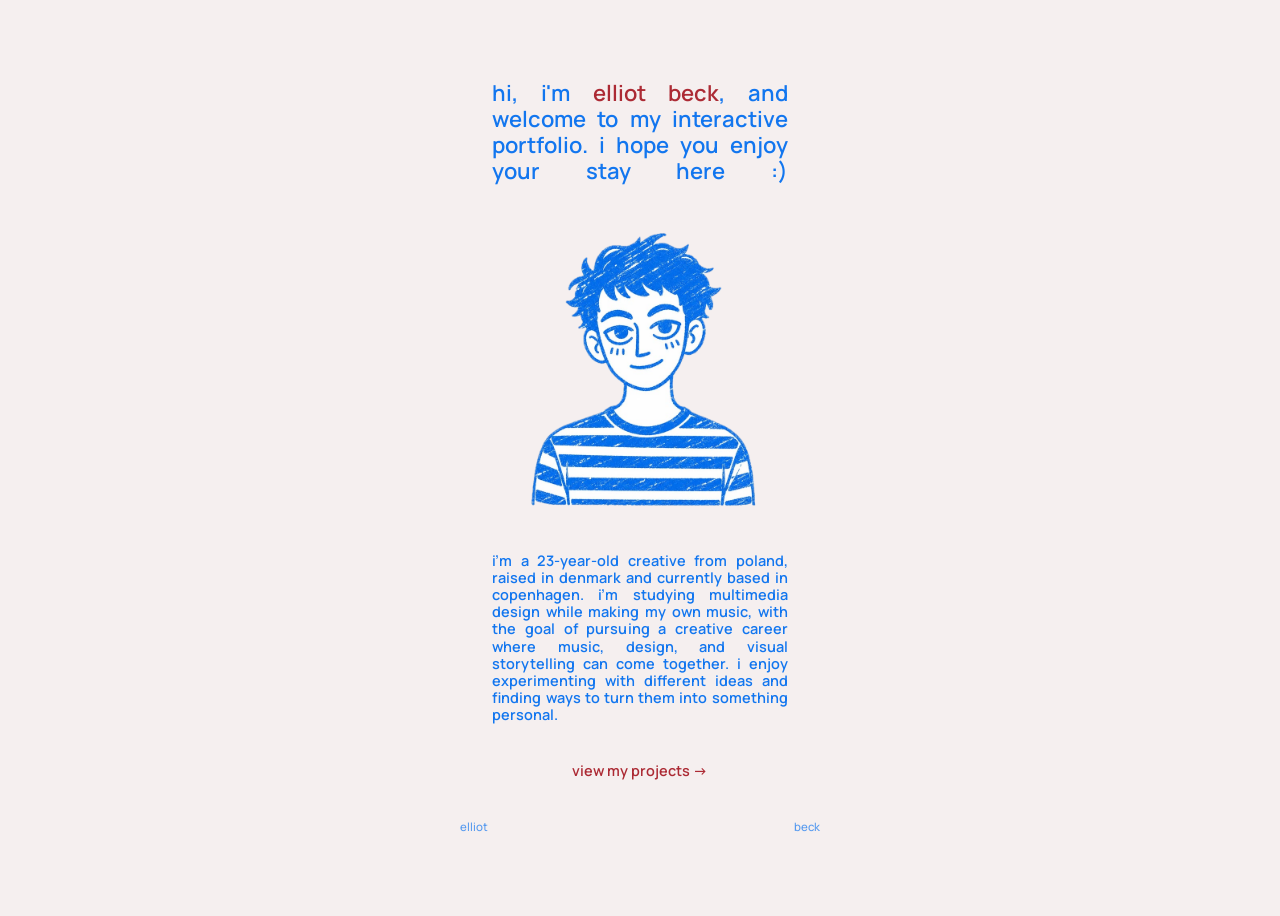
==== index.html @ bc1d47df "initial commit" ====
<!doctype html>
<html lang="en">
<head>
  <meta charset="utf-8">
  <meta name="viewport" content="width=device-width, initial-scale=1">
  <title>Elliot Beck · Portfolio</title>
  <meta name="description" content="Portfolio of Elliot Beck, multimedia design student based in Copenhagen. Branding, web, visual storytelling and music.">
  <link rel="icon" type="image/png" href="images/elliot-doodle.png">
  <link rel="preconnect" href="https://fonts.googleapis.com">
  <link rel="preconnect" href="https://fonts.gstatic.com" crossorigin>
  <link href="https://fonts.googleapis.com/css2?family=Manrope:wght@500;600&display=swap" rel="stylesheet">
  <link rel="stylesheet" href="css/style.css">
</head>
<body>
  <main class="page">

    <h1 class="title spread">
      hi, i'm <span class="red">elliot beck</span>, and welcome to my interactive portfolio. i hope you enjoy your stay here :)
    </h1>

    <figure class="slot square doodle" data-label="doodle of elliot">
      <img src="images/elliot-doodle.png" alt="A hand-drawn doodle of Elliot Beck"
           onload="this.parentNode.classList.add('loaded')" onerror="this.remove()">
    </figure>

    <div class="prose spread intro">
      <p>
        i’m a 23-year-old creative from poland, raised in denmark and currently 
        based in copenhagen. i’m studying multimedia design while making my own music, 
        with the goal of pursuing a creative career where music, design, and visual 
        storytelling can come together. i enjoy experimenting with different ideas 
        and finding ways to turn them into something personal.
      </p>
    </div>

    <button class="cta" type="button" data-open-menu>view my projects <span class="arrow">→</span></button>

    <footer class="spread">elliot beck</footer>

  </main>
  <script src="js/main.js"></script>
</body>
</html>
---- css/style.css ----
/* ==========================================================
   elliot beck — portfolio
   colours: background #F5EFEF · primary #1276EF
            accent 1 #F3E6A2 · accent 2 #AC2A34
   ========================================================== */

:root {
  --bg: #F5EFEF;
  --primary: #1276EF;
  --yellow: #F3E6A2;
  --red: #AC2A34;
  --col: min(360px, calc(100vw - 40px));
  --gap: clamp(48px, 9vh, 88px);
}

* { box-sizing: border-box; margin: 0; padding: 0; }

html { background: var(--bg); }

body {
  background: var(--bg);
  color: var(--primary);
  font-family: "Manrope", system-ui, sans-serif;
  font-weight: 500;
  font-size: 14.5px;
  line-height: 1.4;
  -webkit-font-smoothing: antialiased;
  animation: fade-in .7s ease both;
}

::selection { background: var(--yellow); color: var(--red); }

a { color: inherit; text-decoration: none; }

img { display: block; max-width: 100%; }

/* ---------- the narrow centred column ---------- */

.page {
  width: var(--col);
  margin: 0 auto;
  padding: var(--gap) 0;
  display: flex;
  flex-direction: column;
  gap: 36px;
}

/* justified on every line, like the reference */
.spread {
  text-align: justify;
  text-align-last: justify;
  hyphens: none;
}

.title {
  font-size: clamp(19px, 2.2vw, 22px);
  font-weight: 600;
  line-height: 1.18;
  width: 82%;
  margin: 0 auto;
}

.red { color: var(--red); }

.prose p {
  text-align: justify;
  hyphens: none;
}

.prose p + p { margin-top: 1em; }

.prose.spread p { text-align-last: justify; }

/* front-page intro: body-text size, with its distinct weight and width */
.intro {
  font-size: 14.5px;
  font-weight: 600;
  line-height: 1.18;
  width: 82%;
  margin: 0 auto;
}

/* ---------- image slots ----------
   each slot shows a yellow placeholder until its image exists */

.slot {
  position: relative;
  background: var(--yellow);
  aspect-ratio: 3 / 2;
  overflow: hidden;
}

.slot.square { aspect-ratio: 1 / 1; width: 82%; margin: 0 auto; }
.slot.tall { aspect-ratio: 4 / 5; }
.slot.playbook-slide { aspect-ratio: 16 / 9; }

.slot::after {
  content: attr(data-label);
  position: absolute;
  inset: 0;
  display: grid;
  place-items: center;
  padding: 16px;
  text-align: center;
  font-size: 12px;
  color: var(--red);
  opacity: .8;
}

.slot img {
  position: relative;
  z-index: 1;
  width: 100%;
  height: 100%;
  object-fit: cover;
}

.slot.loaded { background: none; }
.slot.loaded::after { display: none; }
.slot.doodle img { object-fit: contain; }

.slot-pair {
  display: grid;
  grid-template-columns: 1fr 1fr;
  gap: 10px;
}

/* ---------- links ---------- */

.cta {
  align-self: center;
  font: inherit;
  font-weight: 600;
  color: var(--red);
  background: none;
  border: 0;
  cursor: pointer;
  padding: 2px 6px;
  transition: background .25s ease;
}

.cta:hover, .cta:focus-visible { background: var(--yellow); outline: none; }

.cta .arrow { display: inline-block; transition: transform .25s ease; }
.cta:hover .arrow { transform: translateX(4px); }

.u {
  color: var(--red);
  background-image: linear-gradient(var(--yellow), var(--yellow));
  background-size: 100% 0;
  background-position: 0 100%;
  background-repeat: no-repeat;
  transition: background-size .25s ease;
}

.u:hover { background-size: 100% 100%; }

/* ---------- top bar on project pages ---------- */

.topbar {
  display: flex;
  justify-content: space-between;
  font-size: 12.5px;
}

.topbar button {
  font: inherit;
  color: inherit;
  background: none;
  border: 0;
  cursor: pointer;
}

.topbar a:hover, .topbar button:hover { color: var(--red); }

/* ---------- project facts ---------- */

.facts {
  display: grid;
  grid-template-columns: auto 1fr;
  column-gap: 18px;
  row-gap: 3px;
  font-size: 12.5px;
}

.facts dt { color: var(--red); }

.section h2 {
  font-size: 12.5px;
  font-weight: 600;
  color: var(--red);
  margin-bottom: 6px;
}

.links {
  display: flex;
  flex-direction: column;
  align-items: center;
  gap: 12px;
}

.links .u { align-self: flex-end; }

.next {
  border-top: 1px solid currentColor;
  padding-top: 14px;
  display: flex;
  justify-content: space-between;
  font-size: 12.5px;
}

.next a:hover { color: var(--red); }

footer {
  font-size: 11.5px;
  opacity: .7;
}

/* ---------- projects pop-up ---------- */

dialog.menu {
  margin: auto;
  width: min(420px, calc(100vw - 32px));
  background: var(--bg);
  color: var(--primary);
  border: 1px solid var(--primary);
  padding: 28px 26px 22px;
}

dialog.menu::backdrop {
  background: rgba(245, 239, 239, .75);
  backdrop-filter: blur(3px);
}

dialog.menu[open] { animation: pop .35s ease both; }

.menu-head {
  display: flex;
  justify-content: space-between;
  font-size: 12.5px;
  color: var(--red);
  margin-bottom: 18px;
}

.menu-head button {
  font: inherit;
  color: inherit;
  background: none;
  border: 0;
  cursor: pointer;
}

.menu ol { list-style: none; }

.menu li a {
  display: grid;
  grid-template-columns: 32px 1fr auto;
  align-items: baseline;
  padding: 10px 4px;
  border-top: 1px solid rgba(18, 118, 239, .25);
  transition: background .2s ease, color .2s ease;
}

.menu li:last-child a { border-bottom: 1px solid rgba(18, 118, 239, .25); }

.menu .num { font-size: 12px; }
.menu .name { font-size: 18px; font-weight: 600; }
.menu .tag { font-size: 12px; }

.menu li a:hover, .menu li a:focus-visible {
  background: var(--yellow);
  color: var(--red);
  outline: none;
}

/* ---------- motion ---------- */

@keyframes fade-in { from { opacity: 0; transform: translateY(6px); } }
@keyframes pop { from { opacity: 0; transform: translateY(8px) scale(.98); } }

@media (prefers-reduced-motion: reduce) {
  * { animation: none !important; transition: none !important; }
}
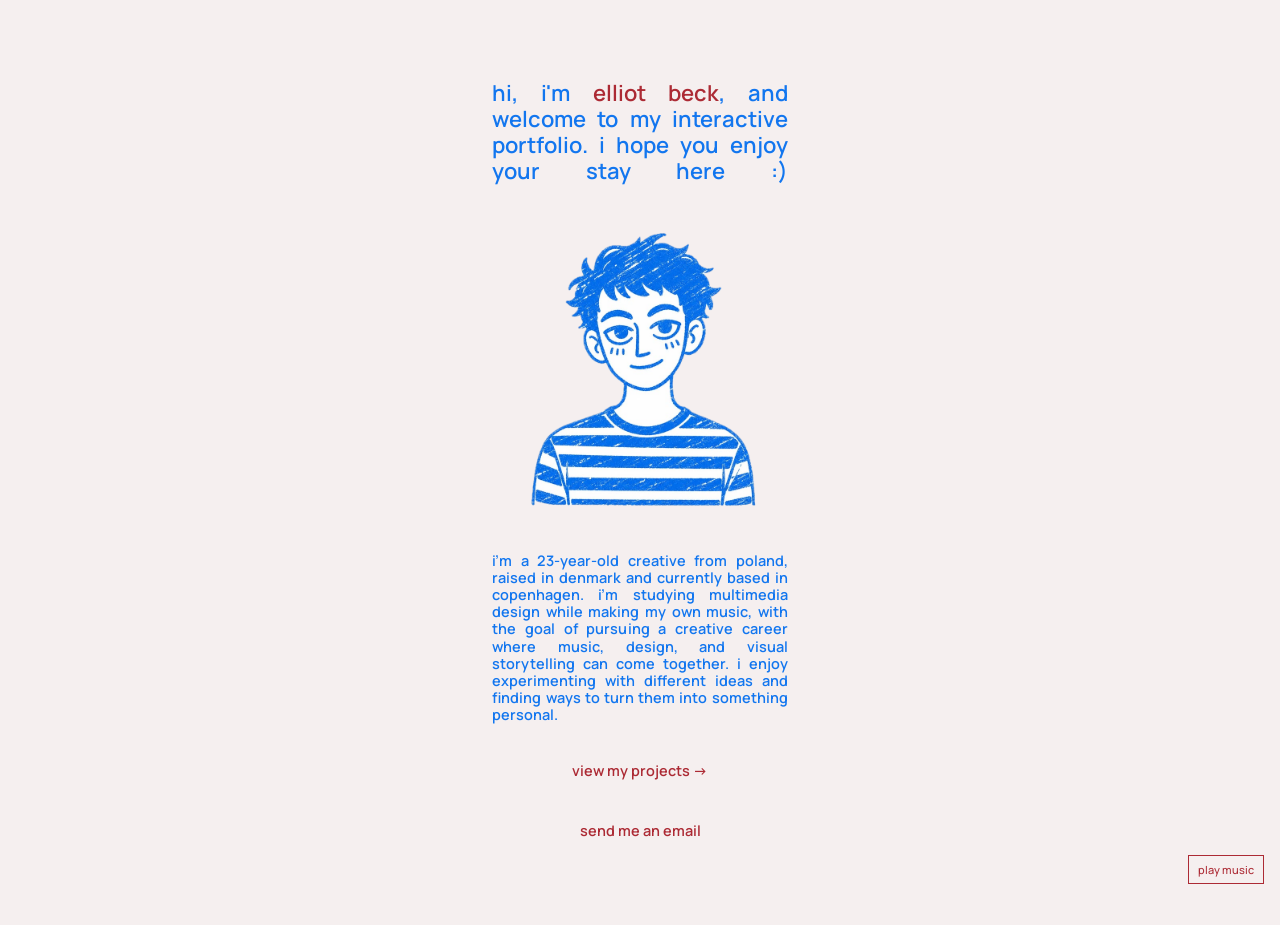
==== commit b9232eed: "added music, music player button, fixed cyber castle pathing, email button, fixed page routing." ====
--- a/index.html
+++ b/index.html
@@ -35,7 +35,7 @@
 
     <button class="cta" type="button" data-open-menu>view my projects <span class="arrow">→</span></button>
 
-    <footer class="spread">elliot beck</footer>
+    <a class="cta" href="mailto:contactelliotbeck@gmail.com">send me an email</a>
 
   </main>
   <script src="js/main.js"></script>
--- a/css/style.css
+++ b/css/style.css
@@ -1,9 +1,3 @@
-/* ==========================================================
-   elliot beck — portfolio
-   colours: background #F5EFEF · primary #1276EF
-            accent 1 #F3E6A2 · accent 2 #AC2A34
-   ========================================================== */
-
 :root {
   --bg: #F5EFEF;
   --primary: #1276EF;
@@ -34,8 +28,6 @@
 
 img { display: block; max-width: 100%; }
 
-/* ---------- the narrow centred column ---------- */
-
 .page {
   width: var(--col);
   margin: 0 auto;
@@ -45,7 +37,6 @@
   gap: 36px;
 }
 
-/* justified on every line, like the reference */
 .spread {
   text-align: justify;
   text-align-last: justify;
@@ -71,7 +62,6 @@
 
 .prose.spread p { text-align-last: justify; }
 
-/* front-page intro: body-text size, with its distinct weight and width */
 .intro {
   font-size: 14.5px;
   font-weight: 600;
@@ -125,8 +115,6 @@
   gap: 10px;
 }
 
-/* ---------- links ---------- */
-
 .cta {
   align-self: center;
   font: inherit;
@@ -155,8 +143,6 @@
 
 .u:hover { background-size: 100% 100%; }
 
-/* ---------- top bar on project pages ---------- */
-
 .topbar {
   display: flex;
   justify-content: space-between;
@@ -173,8 +159,6 @@
 
 .topbar a:hover, .topbar button:hover { color: var(--red); }
 
-/* ---------- project facts ---------- */
-
 .facts {
   display: grid;
   grid-template-columns: auto 1fr;
@@ -215,8 +199,6 @@
   font-size: 11.5px;
   opacity: .7;
 }
-
-/* ---------- projects pop-up ---------- */
 
 dialog.menu {
   margin: auto;
@@ -273,11 +255,31 @@
   outline: none;
 }
 
-/* ---------- motion ---------- */
-
 @keyframes fade-in { from { opacity: 0; transform: translateY(6px); } }
 @keyframes pop { from { opacity: 0; transform: translateY(8px) scale(.98); } }
 
 @media (prefers-reduced-motion: reduce) {
   * { animation: none !important; transition: none !important; }
 }
+
+.music-toggle {
+  position: fixed;
+  right: 16px;
+  bottom: 16px;
+  z-index: 1001;
+  padding: 6px 9px;
+  border: 1px solid var(--red);
+  background: var(--bg);
+  color: var(--red);
+  font: inherit;
+  font-size: 11px;
+  font-family: "Manrope", system-ui, sans-serif;
+  font-weight: 500;
+  cursor: pointer;
+}
+
+.music-toggle:hover,
+.music-toggle:focus-visible {
+  background: var(--yellow);
+  outline: none;
+}
